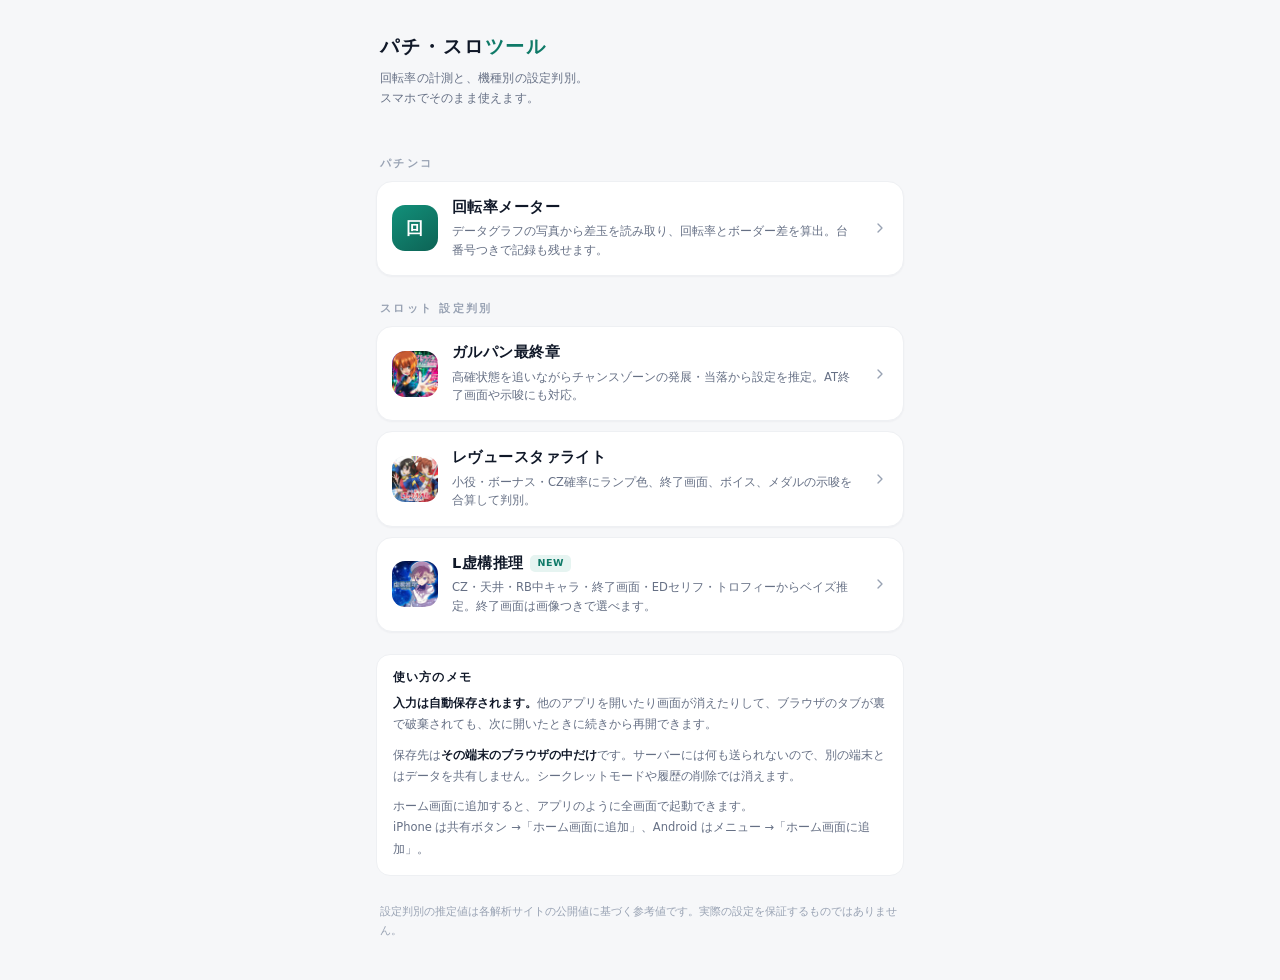
==== index.html @ 194be96f "設定判別カードのアイコンを画像に差し替え ガルパン／スタァライト／虚構推理の3カードで、文字アイコン (G / S / 虚) を機種の画像アイコンに置き換えた。  素材の 2048x2048 PNG(" ====
<!DOCTYPE html>
<html lang="ja">
<head>
<meta charset="utf-8">
<meta name="viewport" content="width=device-width, initial-scale=1, viewport-fit=cover">
<meta name="theme-color" content="#0f172a">
<title>パチ・スロ ツール</title>
<meta name="description" content="回転率計算と設定判別（ガルパン／スタァライト／虚構推理）をまとめたツール集。">
<link rel="manifest" href="manifest.webmanifest">
<link rel="icon" href="icon.svg" type="image/svg+xml">
<link rel="apple-touch-icon" href="icon-180.png">
<style>
  :root{
    --bg:#f6f7f9; --card:#ffffff; --line:#e4e7ec; --line-soft:#eef0f3;
    --ink:#101828; --muted:#667085; --faint:#98a2b3;
  }
  *{box-sizing:border-box; -webkit-tap-highlight-color:transparent;}
  html,body{margin:0; background:var(--bg); color:var(--ink);
    font-family:-apple-system,BlinkMacSystemFont,"Hiragino Kaku Gothic ProN","Yu Gothic",system-ui,sans-serif;
    font-feature-settings:"palt"; -webkit-font-smoothing:antialiased;}
  body{max-width:560px; margin:0 auto; padding:0 16px calc(40px + env(safe-area-inset-bottom));}

  header{padding:34px 4px 22px;}
  h1{margin:0; font-size:19px; font-weight:700; letter-spacing:.1em;}
  h1 em{font-style:normal; color:#0f7a68;}
  .sub{margin:8px 0 0; font-size:12px; line-height:1.7; color:var(--muted); letter-spacing:.02em;}

  .sec{margin:26px 0 10px; padding:0 4px;
    font-size:10.5px; font-weight:600; letter-spacing:.22em; color:var(--faint);}

  .grid{display:flex; flex-direction:column; gap:10px;}
  .card{display:flex; align-items:center; gap:14px;
    background:var(--card); border:1px solid var(--line-soft); border-radius:16px;
    padding:16px 15px; text-decoration:none; color:inherit;
    box-shadow:0 1px 2px rgba(16,24,40,.04);
    transition:transform .12s ease, box-shadow .18s ease, border-color .18s ease;}
  .card:active{transform:scale(.985); background:#fbfcfd;}
  @media (hover:hover){ .card:hover{box-shadow:0 8px 24px -12px rgba(16,24,40,.22); border-color:var(--line);} }

  .ic{flex:none; width:46px; height:46px; border-radius:13px; overflow:hidden;
    display:flex; align-items:center; justify-content:center;
    font-size:17px; font-weight:700; letter-spacing:.02em; color:#fff;}
  .ic img{width:100%; height:100%; object-fit:cover; display:block;}
  .ic--img{box-shadow:inset 0 0 0 1px rgba(16,24,40,.08);}
  .body{min-width:0; flex:1;}
  .t{font-size:14.5px; font-weight:600; letter-spacing:.03em; line-height:1.35;}
  .d{margin-top:5px; font-size:11.5px; line-height:1.6; color:var(--muted);}
  .arrow{flex:none; color:var(--faint);}

  .tag{display:inline-block; margin-left:7px; padding:2px 7px; border-radius:5px;
    font-size:9.5px; font-weight:600; letter-spacing:.06em; vertical-align:1.5px;
    color:#0f7a68; background:#e6f4f1;}

  .note{margin-top:22px; background:var(--card); border:1px solid var(--line-soft);
    border-radius:14px; padding:15px 16px;}
  .note h2{margin:0 0 8px; font-size:11.5px; font-weight:600; letter-spacing:.1em; color:var(--ink);}
  .note p{margin:0; font-size:11.5px; line-height:1.85; color:var(--muted);}
  .note p + p{margin-top:9px;}
  .note b{color:var(--ink); font-weight:600;}

  footer{margin-top:26px; padding:0 4px; font-size:10.5px; line-height:1.8; color:var(--faint);}
</style>
</head>
<body>

<header>
  <h1>パチ・スロ<em>ツール</em></h1>
  <p class="sub">回転率の計測と、機種別の設定判別。<br>スマホでそのまま使えます。</p>
</header>

<div class="sec">パチンコ</div>
<div class="grid">
  <a class="card" href="kaiten/">
    <div class="ic" style="background:linear-gradient(145deg,#12907a,#0d6355)">回</div>
    <div class="body">
      <div class="t">回転率メーター</div>
      <div class="d">データグラフの写真から差玉を読み取り、回転率とボーダー差を算出。台番号つきで記録も残せます。</div>
    </div>
    <svg class="arrow" width="16" height="16" viewBox="0 0 24 24" fill="none" stroke="currentColor" stroke-width="2" stroke-linecap="round" stroke-linejoin="round"><path d="m9 18 6-6-6-6"/></svg>
  </a>
</div>

<div class="sec">スロット 設定判別</div>
<div class="grid">
  <a class="card" href="garupan/">
    <div class="ic ic--img"><img src="garupan/icon.jpg" alt="" width="192" height="192" loading="lazy" decoding="async"></div>
    <div class="body">
      <div class="t">ガルパン最終章</div>
      <div class="d">高確状態を追いながらチャンスゾーンの発展・当落から設定を推定。AT終了画面や示唆にも対応。</div>
    </div>
    <svg class="arrow" width="16" height="16" viewBox="0 0 24 24" fill="none" stroke="currentColor" stroke-width="2" stroke-linecap="round" stroke-linejoin="round"><path d="m9 18 6-6-6-6"/></svg>
  </a>

  <a class="card" href="starlight/">
    <div class="ic ic--img"><img src="starlight/icon.jpg" alt="" width="192" height="192" loading="lazy" decoding="async"></div>
    <div class="body">
      <div class="t">レヴュースタァライト</div>
      <div class="d">小役・ボーナス・CZ確率にランプ色、終了画面、ボイス、メダルの示唆を合算して判別。</div>
    </div>
    <svg class="arrow" width="16" height="16" viewBox="0 0 24 24" fill="none" stroke="currentColor" stroke-width="2" stroke-linecap="round" stroke-linejoin="round"><path d="m9 18 6-6-6-6"/></svg>
  </a>

  <a class="card" href="kyokou/">
    <div class="ic ic--img"><img src="kyokou/icon.jpg" alt="" width="192" height="192" loading="lazy" decoding="async"></div>
    <div class="body">
      <div class="t">L虚構推理<span class="tag">NEW</span></div>
      <div class="d">CZ・天井・RB中キャラ・終了画面・EDセリフ・トロフィーからベイズ推定。終了画面は画像つきで選べます。</div>
    </div>
    <svg class="arrow" width="16" height="16" viewBox="0 0 24 24" fill="none" stroke="currentColor" stroke-width="2" stroke-linecap="round" stroke-linejoin="round"><path d="m9 18 6-6-6-6"/></svg>
  </a>
</div>

<div class="note">
  <h2>使い方のメモ</h2>
  <p><b>入力は自動保存されます。</b>他のアプリを開いたり画面が消えたりして、ブラウザのタブが裏で破棄されても、次に開いたときに続きから再開できます。</p>
  <p>保存先は<b>その端末のブラウザの中だけ</b>です。サーバーには何も送られないので、別の端末とはデータを共有しません。シークレットモードや履歴の削除では消えます。</p>
  <p>ホーム画面に追加すると、アプリのように全画面で起動できます。<br>iPhone は共有ボタン →「ホーム画面に追加」、Android はメニュー →「ホーム画面に追加」。</p>
</div>

<footer>
  設定判別の推定値は各解析サイトの公開値に基づく参考値です。実際の設定を保証するものではありません。
</footer>

</body>
</html>
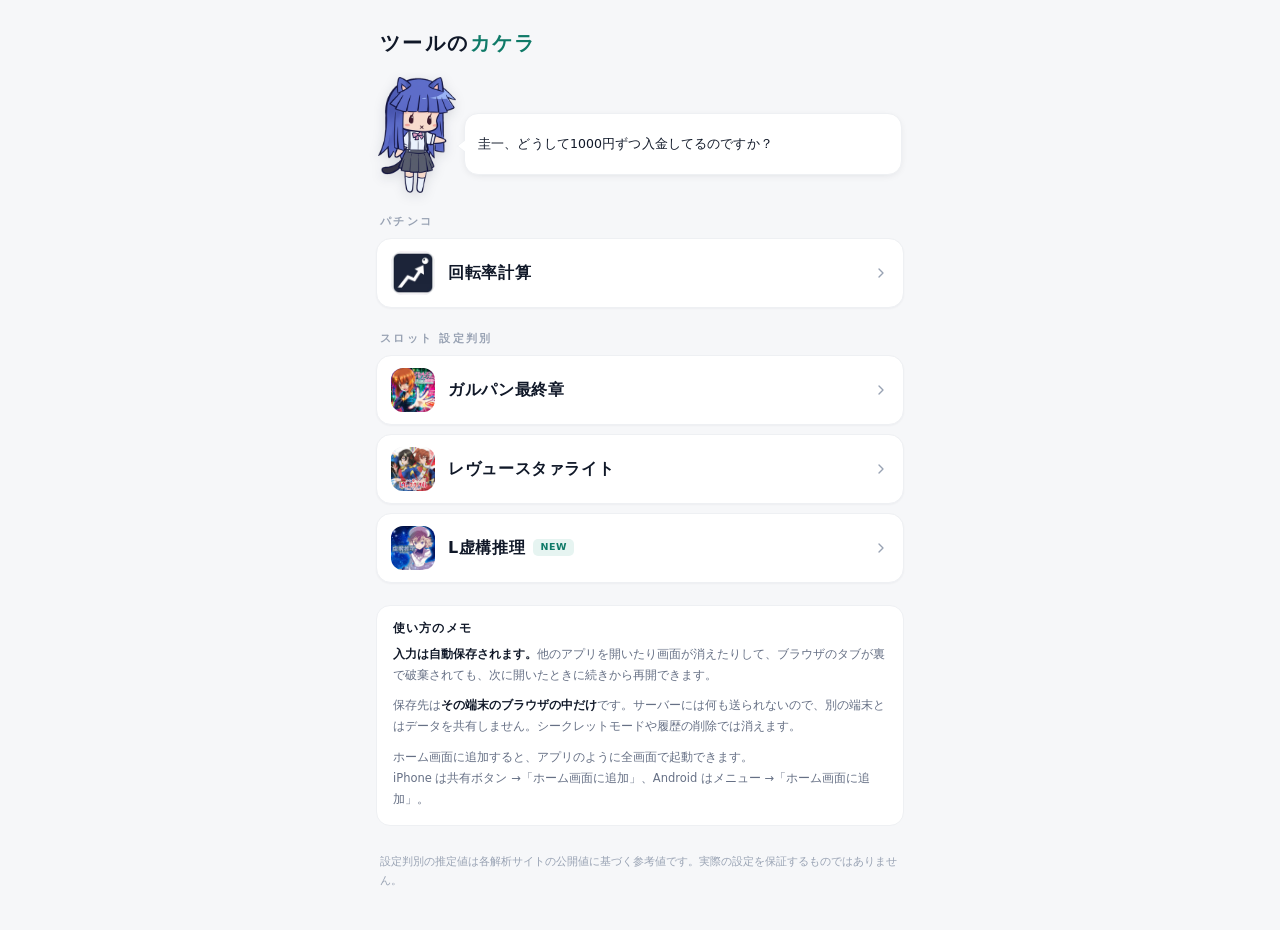
==== commit 378d3fd8: "ポータルを「ツールのカケラ」にリニューアル - サイト名を「ツールのカケラ」に変更（manifest・READMEも追従） - カードの説明文を削除し、タイトルを16pxに拡大してコンパクトな一覧に " ====
--- a/index.html
+++ b/index.html
@@ -4,7 +4,7 @@
 <meta charset="utf-8">
 <meta name="viewport" content="width=device-width, initial-scale=1, viewport-fit=cover">
 <meta name="theme-color" content="#0f172a">
-<title>パチ・スロ ツール</title>
+<title>ツールのカケラ</title>
 <meta name="description" content="回転率計算と設定判別（ガルパン／スタァライト／虚構推理）をまとめたツール集。">
 <link rel="manifest" href="manifest.webmanifest">
 <link rel="icon" href="icon.svg" type="image/svg+xml">
@@ -13,6 +13,7 @@
   :root{
     --bg:#f6f7f9; --card:#ffffff; --line:#e4e7ec; --line-soft:#eef0f3;
     --ink:#101828; --muted:#667085; --faint:#98a2b3;
+    --accent:#0f7a68;
   }
   *{box-sizing:border-box; -webkit-tap-highlight-color:transparent;}
   html,body{margin:0; background:var(--bg); color:var(--ink);
@@ -20,37 +21,68 @@
     font-feature-settings:"palt"; -webkit-font-smoothing:antialiased;}
   body{max-width:560px; margin:0 auto; padding:0 16px calc(40px + env(safe-area-inset-bottom));}
 
-  header{padding:34px 4px 22px;}
-  h1{margin:0; font-size:19px; font-weight:700; letter-spacing:.1em;}
-  h1 em{font-style:normal; color:#0f7a68;}
-  .sub{margin:8px 0 0; font-size:12px; line-height:1.7; color:var(--muted); letter-spacing:.02em;}
-
-  .sec{margin:26px 0 10px; padding:0 4px;
+  header{padding:30px 4px 6px;}
+  h1{margin:0; font-size:20px; font-weight:700; letter-spacing:.12em;}
+  h1 em{font-style:normal; color:var(--accent);}
+
+  /* ---------- RKちゃま ---------- */
+  .rk{display:flex; align-items:flex-end; gap:8px; margin:14px 0 4px; padding:0 2px;
+    cursor:pointer; user-select:none;}
+  .rk-fig{flex:none; width:78px; margin-bottom:-2px;}
+  .rk-fig img{display:block; width:100%; height:auto;
+    filter:drop-shadow(0 3px 6px rgba(16,24,40,.14));
+    animation:rk-bob 4.5s ease-in-out infinite;}
+  @keyframes rk-bob{ 0%,100%{transform:translateY(0)} 50%{transform:translateY(-3px)} }
+
+  .rk-bubble{flex:1; min-width:0; position:relative; margin-bottom:16px;
+    background:var(--card); border:1px solid var(--line-soft); border-radius:14px;
+    box-shadow:0 2px 10px -4px rgba(16,24,40,.16);
+    padding:11px 13px; min-height:62px;
+    display:flex; align-items:center;}
+  /* 吹き出しのしっぽ（枠線ぶんを重ねて2枚で表現） */
+  .rk-bubble::before, .rk-bubble::after{
+    content:""; position:absolute; left:-8px; top:26px;
+    border-style:solid; border-width:6px 8px 6px 0;}
+  .rk-bubble::before{border-color:transparent var(--line-soft) transparent transparent;}
+  .rk-bubble::after{left:-7px; border-color:transparent var(--card) transparent transparent;}
+
+  .rk-text{font-size:12.5px; line-height:1.7; color:var(--ink); letter-spacing:.01em;}
+  .rk-text.in{animation:rk-in .45s cubic-bezier(.22,.68,.36,1) both;}
+  @keyframes rk-in{
+    from{opacity:0; transform:translateX(10px);}
+    to{opacity:1; transform:translateX(0);}
+  }
+  @media (prefers-reduced-motion:reduce){
+    .rk-fig img{animation:none;}
+    .rk-text.in{animation:rk-fade .3s ease both;}
+    @keyframes rk-fade{from{opacity:0} to{opacity:1}}
+  }
+
+  /* ---------- カード ---------- */
+  .sec{margin:24px 0 9px; padding:0 4px;
     font-size:10.5px; font-weight:600; letter-spacing:.22em; color:var(--faint);}
 
-  .grid{display:flex; flex-direction:column; gap:10px;}
-  .card{display:flex; align-items:center; gap:14px;
-    background:var(--card); border:1px solid var(--line-soft); border-radius:16px;
-    padding:16px 15px; text-decoration:none; color:inherit;
+  .grid{display:flex; flex-direction:column; gap:9px;}
+  .card{display:flex; align-items:center; gap:13px;
+    background:var(--card); border:1px solid var(--line-soft); border-radius:15px;
+    padding:12px 14px; text-decoration:none; color:inherit;
     box-shadow:0 1px 2px rgba(16,24,40,.04);
     transition:transform .12s ease, box-shadow .18s ease, border-color .18s ease;}
   .card:active{transform:scale(.985); background:#fbfcfd;}
   @media (hover:hover){ .card:hover{box-shadow:0 8px 24px -12px rgba(16,24,40,.22); border-color:var(--line);} }
 
-  .ic{flex:none; width:46px; height:46px; border-radius:13px; overflow:hidden;
+  .ic{flex:none; width:44px; height:44px; border-radius:12px; overflow:hidden;
     display:flex; align-items:center; justify-content:center;
-    font-size:17px; font-weight:700; letter-spacing:.02em; color:#fff;}
+    box-shadow:inset 0 0 0 1px rgba(16,24,40,.08);}
   .ic img{width:100%; height:100%; object-fit:cover; display:block;}
-  .ic--img{box-shadow:inset 0 0 0 1px rgba(16,24,40,.08);}
-  .body{min-width:0; flex:1;}
-  .t{font-size:14.5px; font-weight:600; letter-spacing:.03em; line-height:1.35;}
-  .d{margin-top:5px; font-size:11.5px; line-height:1.6; color:var(--muted);}
+  .t{flex:1; min-width:0; font-size:16px; font-weight:600; letter-spacing:.04em; line-height:1.35;}
   .arrow{flex:none; color:var(--faint);}
 
-  .tag{display:inline-block; margin-left:7px; padding:2px 7px; border-radius:5px;
-    font-size:9.5px; font-weight:600; letter-spacing:.06em; vertical-align:1.5px;
-    color:#0f7a68; background:#e6f4f1;}
-
+  .tag{display:inline-block; margin-left:8px; padding:2px 7px; border-radius:5px;
+    font-size:9.5px; font-weight:600; letter-spacing:.06em; vertical-align:2.5px;
+    color:var(--accent); background:#e6f4f1;}
+
+  /* ---------- メモ ---------- */
   .note{margin-top:22px; background:var(--card); border:1px solid var(--line-soft);
     border-radius:14px; padding:15px 16px;}
   .note h2{margin:0 0 8px; font-size:11.5px; font-weight:600; letter-spacing:.1em; color:var(--ink);}
@@ -64,18 +96,19 @@
 <body>
 
 <header>
-  <h1>パチ・スロ<em>ツール</em></h1>
-  <p class="sub">回転率の計測と、機種別の設定判別。<br>スマホでそのまま使えます。</p>
+  <h1>ツールの<em>カケラ</em></h1>
 </header>
+
+<div class="rk" id="rk" role="button" tabindex="0" aria-label="RKちゃまの台詞を切り替える">
+  <div class="rk-fig"><img src="rk.png" alt="RKちゃま" width="216" height="320" decoding="async"></div>
+  <div class="rk-bubble"><span class="rk-text" id="rkText"></span></div>
+</div>
 
 <div class="sec">パチンコ</div>
 <div class="grid">
   <a class="card" href="kaiten/">
-    <div class="ic" style="background:linear-gradient(145deg,#12907a,#0d6355)">回</div>
-    <div class="body">
-      <div class="t">回転率メーター</div>
-      <div class="d">データグラフの写真から差玉を読み取り、回転率とボーダー差を算出。台番号つきで記録も残せます。</div>
-    </div>
+    <div class="ic"><img src="kaiten/icon.jpg" alt="" width="192" height="192" loading="lazy" decoding="async"></div>
+    <div class="t">回転率計算</div>
     <svg class="arrow" width="16" height="16" viewBox="0 0 24 24" fill="none" stroke="currentColor" stroke-width="2" stroke-linecap="round" stroke-linejoin="round"><path d="m9 18 6-6-6-6"/></svg>
   </a>
 </div>
@@ -83,29 +116,20 @@
 <div class="sec">スロット 設定判別</div>
 <div class="grid">
   <a class="card" href="garupan/">
-    <div class="ic ic--img"><img src="garupan/icon.jpg" alt="" width="192" height="192" loading="lazy" decoding="async"></div>
-    <div class="body">
-      <div class="t">ガルパン最終章</div>
-      <div class="d">高確状態を追いながらチャンスゾーンの発展・当落から設定を推定。AT終了画面や示唆にも対応。</div>
-    </div>
+    <div class="ic"><img src="garupan/icon.jpg" alt="" width="192" height="192" loading="lazy" decoding="async"></div>
+    <div class="t">ガルパン最終章</div>
     <svg class="arrow" width="16" height="16" viewBox="0 0 24 24" fill="none" stroke="currentColor" stroke-width="2" stroke-linecap="round" stroke-linejoin="round"><path d="m9 18 6-6-6-6"/></svg>
   </a>
 
   <a class="card" href="starlight/">
-    <div class="ic ic--img"><img src="starlight/icon.jpg" alt="" width="192" height="192" loading="lazy" decoding="async"></div>
-    <div class="body">
-      <div class="t">レヴュースタァライト</div>
-      <div class="d">小役・ボーナス・CZ確率にランプ色、終了画面、ボイス、メダルの示唆を合算して判別。</div>
-    </div>
+    <div class="ic"><img src="starlight/icon.jpg" alt="" width="192" height="192" loading="lazy" decoding="async"></div>
+    <div class="t">レヴュースタァライト</div>
     <svg class="arrow" width="16" height="16" viewBox="0 0 24 24" fill="none" stroke="currentColor" stroke-width="2" stroke-linecap="round" stroke-linejoin="round"><path d="m9 18 6-6-6-6"/></svg>
   </a>
 
   <a class="card" href="kyokou/">
-    <div class="ic ic--img"><img src="kyokou/icon.jpg" alt="" width="192" height="192" loading="lazy" decoding="async"></div>
-    <div class="body">
-      <div class="t">L虚構推理<span class="tag">NEW</span></div>
-      <div class="d">CZ・天井・RB中キャラ・終了画面・EDセリフ・トロフィーからベイズ推定。終了画面は画像つきで選べます。</div>
-    </div>
+    <div class="ic"><img src="kyokou/icon.jpg" alt="" width="192" height="192" loading="lazy" decoding="async"></div>
+    <div class="t">L虚構推理<span class="tag">NEW</span></div>
     <svg class="arrow" width="16" height="16" viewBox="0 0 24 24" fill="none" stroke="currentColor" stroke-width="2" stroke-linecap="round" stroke-linejoin="round"><path d="m9 18 6-6-6-6"/></svg>
   </a>
 </div>
@@ -121,5 +145,79 @@
   設定判別の推定値は各解析サイトの公開値に基づく参考値です。実際の設定を保証するものではありません。
 </footer>
 
+<script>
+(function(){
+  "use strict";
+  /* 台詞は rk-lines.txt（1行1台詞）を読み込む。増やしたいときはそのファイルを編集するだけ。
+     file:// で直接開いた場合は fetch がブロックされるため、下の控えを使う。 */
+  var FALLBACK = [
+    "下振れは二度と返って来ないのですよ",
+    "みぃー、noteは”ぺいとぅうぃん”なのです",
+    "冷遇なんてものは存在しないのですよ。にぱー☆",
+    "すぐ下振れを言い訳にするのは、いけないことなのですか？",
+    "負けが続いているときは、立ち回りを見直したほうがいいのですよ",
+    "ときには神頼みも必要なのです。にぱー☆",
+    "AIはすごいのです。ぼくもハイカラなツールを作りたいのです！",
+    "1000円スタートがわかるころには、多額の負債を負っているものです",
+    "穢れはだいたい罠なのです。みぃ...",
+    "示唆は所詮、示唆なのですよ",
+    "高射幸機にはついていけないのです",
+    "にぱー☆今日こそは大勝ちするのですよ！",
+    "赤坂、どうしてみぃの台はずっとデモ画面なのですか？",
+    "メンソールばかり吸っていると、イ◯ポになってしまうのですよ",
+    "圭一、どうして1000円ずつ入金してるのですか？",
+    "圭一、そのレバーを下から叩くのをやめなさい",
+    "圭一、カードを抜き差しするのはやめなさい",
+    "羽生、遊戯ではなく遊技だと、何度言えばわかるのかしら？",
+    "公由、さっきからアンタの口が臭いのよ",
+    "楽しくパチスロを打ちたい。それだけなの。それ以上は、何も望んでいないの"
+  ];
+
+  var el = document.getElementById("rkText");
+  var box = document.getElementById("rk");
+  var lines = FALLBACK, last = -1, timer = null;
+
+  // 吹き出し自体が発話を表すので、前後の「」は外して表示する
+  function strip(s){ return s.replace(/^[「『]/, "").replace(/[」』]$/, "").trim(); }
+
+  function pick(){
+    if(lines.length < 2) return lines[0] || "";
+    var i;
+    do { i = Math.floor(Math.random() * lines.length); } while(i === last);
+    last = i;
+    return lines[i];
+  }
+
+  function show(){
+    el.classList.remove("in");
+    void el.offsetWidth;          // アニメーションを再生し直すためのリフロー
+    el.textContent = pick();
+    el.classList.add("in");
+  }
+
+  function restart(){
+    clearInterval(timer);
+    timer = setInterval(show, 7000);
+  }
+
+  box.addEventListener("click", function(){ show(); restart(); });
+  box.addEventListener("keydown", function(e){
+    if(e.key === "Enter" || e.key === " "){ e.preventDefault(); show(); restart(); }
+  });
+
+  show();
+  restart();
+
+  fetch("rk-lines.txt", {cache:"no-cache"})
+    .then(function(r){ return r.ok ? r.text() : null; })
+    .then(function(t){
+      if(!t) return;
+      var a = t.split(/\r?\n/).map(strip).filter(Boolean);
+      if(a.length){ lines = a; last = -1; }
+    })
+    .catch(function(){});
+})();
+</script>
+
 </body>
 </html>
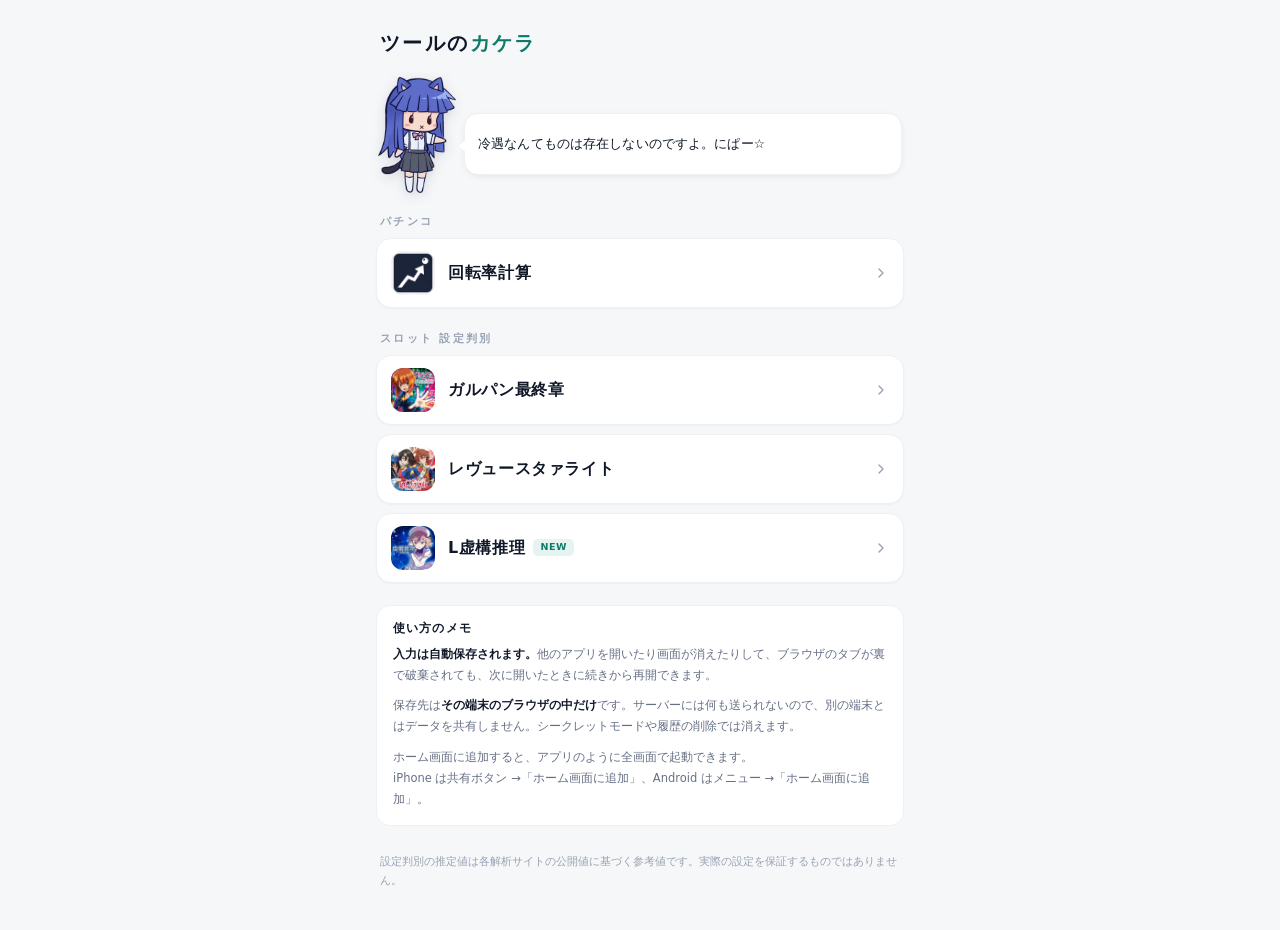
==== commit e502425d: "設定判別3ツールのUIを統一 虚構推理の配色（zinc + sky）と余白設計を基準に、3ツールの見た目を揃えた。  - 共通スタイルシート tool.css を追加   ヘッダー・タブ・カード・ステ" ====
--- a/index.html
+++ b/index.html
@@ -154,19 +154,19 @@
     "下振れは二度と返って来ないのですよ",
     "みぃー、noteは”ぺいとぅうぃん”なのです",
     "冷遇なんてものは存在しないのですよ。にぱー☆",
-    "すぐ下振れを言い訳にするのは、いけないことなのですか？",
+    "下振れを言い訳にするのは、いけないことなのですか？",
     "負けが続いているときは、立ち回りを見直したほうがいいのですよ",
     "ときには神頼みも必要なのです。にぱー☆",
-    "AIはすごいのです。ぼくもハイカラなツールを作りたいのです！",
+    "AIはすごいのです。ボクもハイカラなツールを作りたいのです！",
     "1000円スタートがわかるころには、多額の負債を負っているものです",
     "穢れはだいたい罠なのです。みぃ...",
-    "示唆は所詮、示唆なのですよ",
+    "示唆は所詮、ただの示唆なのですよ",
     "高射幸機にはついていけないのです",
     "にぱー☆今日こそは大勝ちするのですよ！",
-    "赤坂、どうしてみぃの台はずっとデモ画面なのですか？",
+    "赤坂、どうしてボクの台はずっとデモ画面なのですか？",
     "メンソールばかり吸っていると、イ◯ポになってしまうのですよ",
     "圭一、どうして1000円ずつ入金してるのですか？",
-    "圭一、そのレバーを下から叩くのをやめなさい",
+    "圭一、レバーを下から叩くのをやめなさい",
     "圭一、カードを抜き差しするのはやめなさい",
     "羽生、遊戯ではなく遊技だと、何度言えばわかるのかしら？",
     "公由、さっきからアンタの口が臭いのよ",
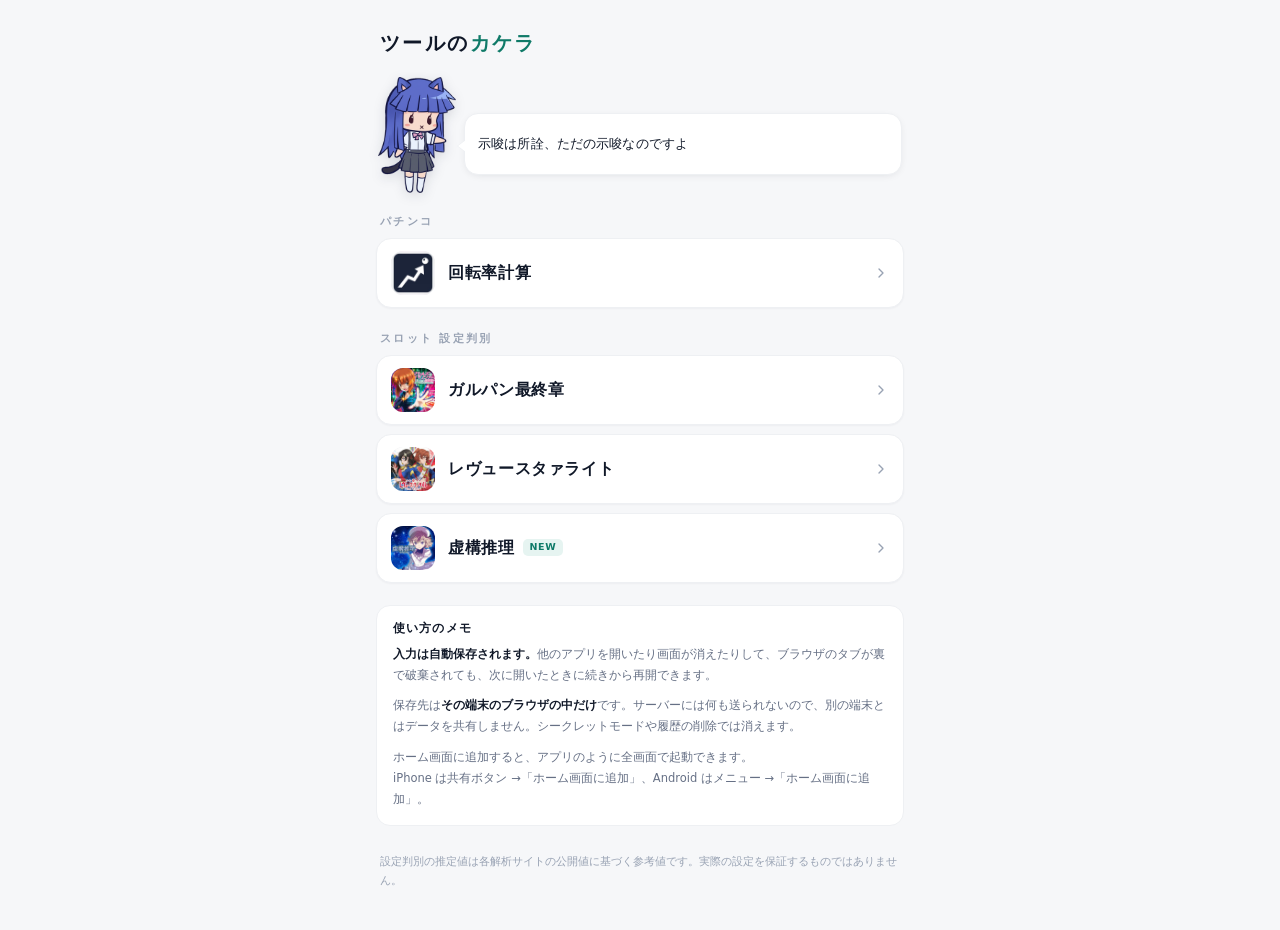
==== commit 2822507b: "ポータルの表記修正とガルパンのボタン折り返し対応 - ポータルのカード名を「L虚構推理」から「虚構推理」に変更 - ガルパンの「ヨハネスブルグ」が3行に割れていた問題を修正   100G消化・ヨハネス" ====
--- a/index.html
+++ b/index.html
@@ -129,7 +129,7 @@
 
   <a class="card" href="kyokou/">
     <div class="ic"><img src="kyokou/icon.jpg" alt="" width="192" height="192" loading="lazy" decoding="async"></div>
-    <div class="t">L虚構推理<span class="tag">NEW</span></div>
+    <div class="t">虚構推理<span class="tag">NEW</span></div>
     <svg class="arrow" width="16" height="16" viewBox="0 0 24 24" fill="none" stroke="currentColor" stroke-width="2" stroke-linecap="round" stroke-linejoin="round"><path d="m9 18 6-6-6-6"/></svg>
   </a>
 </div>
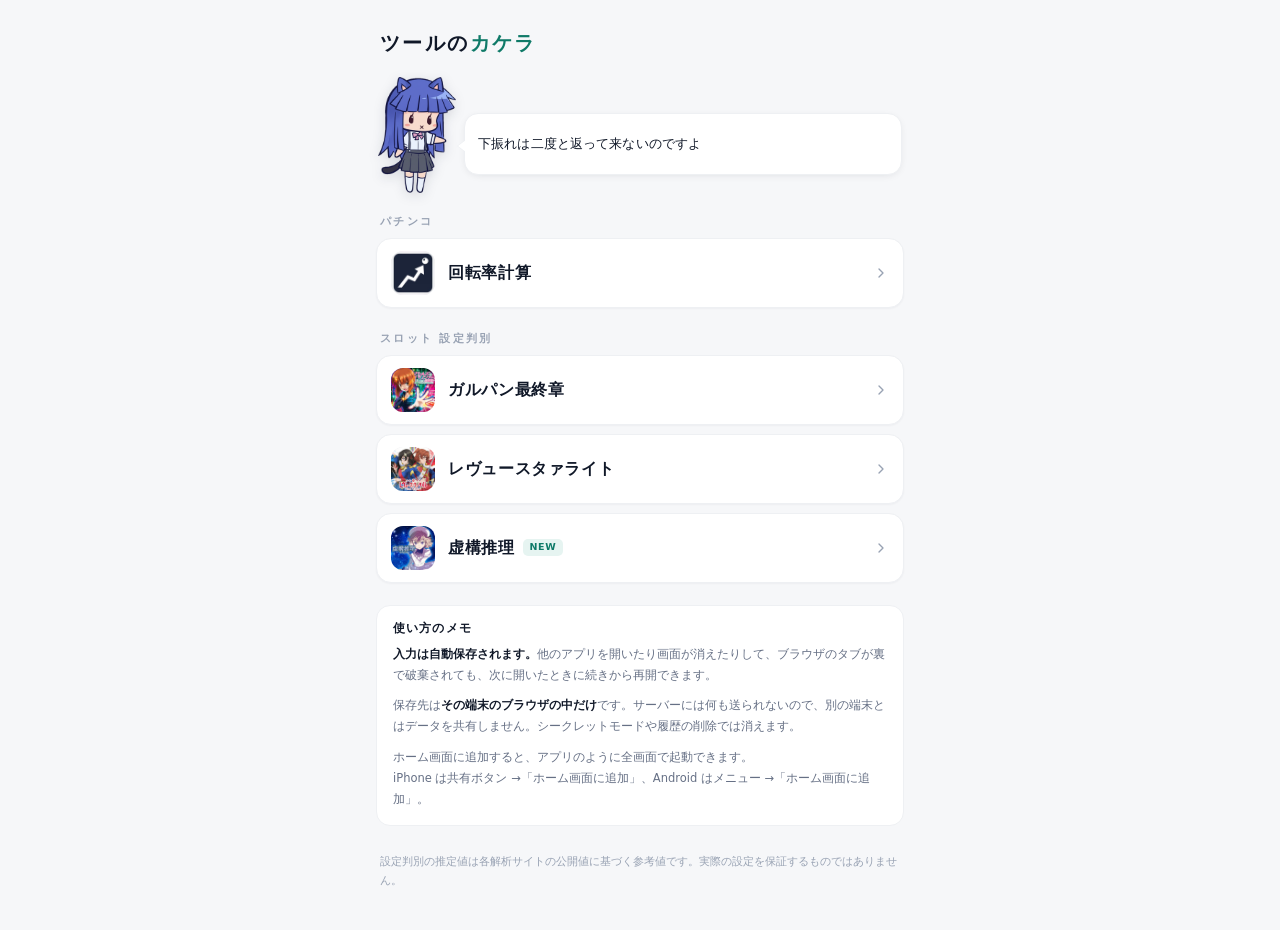
==== commit 8b962452: "ポータルのファビコンをRKちゃまに差し替え - rk_icon.png から頭部を正方形に切り出し、favicon-32 / icon-180 /   icon-192 / icon-512 を生成（" ====
--- a/index.html
+++ b/index.html
@@ -7,7 +7,8 @@
 <title>ツールのカケラ</title>
 <meta name="description" content="回転率計算と設定判別（ガルパン／スタァライト／虚構推理）をまとめたツール集。">
 <link rel="manifest" href="manifest.webmanifest">
-<link rel="icon" href="icon.svg" type="image/svg+xml">
+<link rel="icon" href="favicon-32.png" type="image/png" sizes="32x32">
+<link rel="icon" href="icon-192.png" type="image/png" sizes="192x192">
 <link rel="apple-touch-icon" href="icon-180.png">
 <style>
   :root{
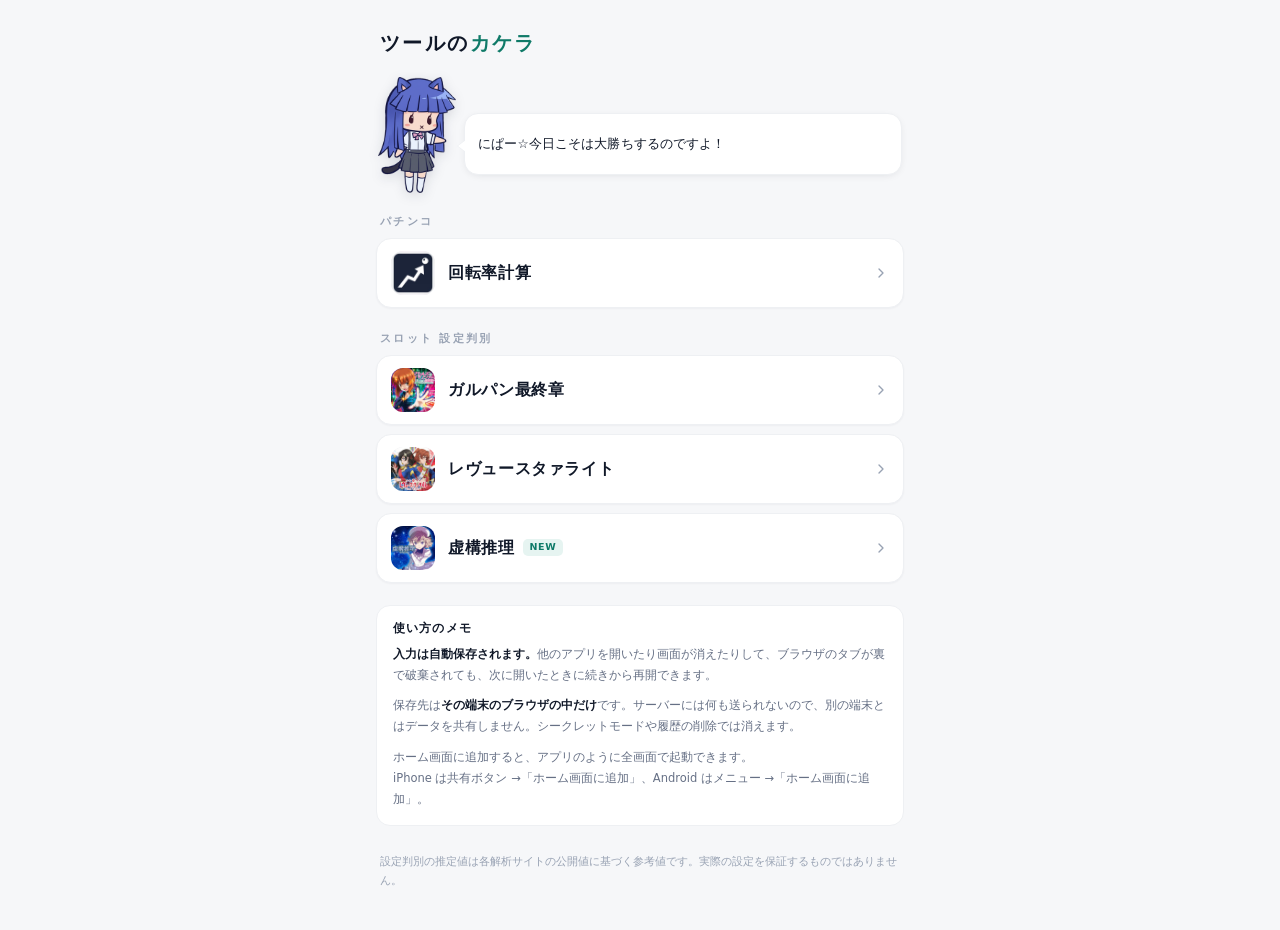
==== commit f634188c: "リンク共有時のカード表示（OGP）を設定 これまでOGPタグが無く、LINEやXに貼ってもサムネイルが出ない状態だった。  - og:title / og:description / og:image" ====
--- a/index.html
+++ b/index.html
@@ -6,6 +6,25 @@
 <meta name="theme-color" content="#0f172a">
 <title>ツールのカケラ</title>
 <meta name="description" content="回転率計算と設定判別（ガルパン／スタァライト／虚構推理）をまとめたツール集。">
+
+<!-- リンクを共有したときに出るカードの内容（LINE・X・Discord など）
+     画像は絶対URLでないと読まれないため、公開先のURLを直接書いている。
+     文面を変えるときは description / og:description / twitter:description の3つを揃えること。 -->
+<meta property="og:type" content="website">
+<meta property="og:site_name" content="ツールのカケラ">
+<meta property="og:title" content="ツールのカケラ">
+<meta property="og:description" content="回転率計算と設定判別（ガルパン／スタァライト／虚構推理）をまとめたツール集。">
+<meta property="og:url" content="https://m4tch6.github.io/ps-tools/">
+<meta property="og:image" content="https://m4tch6.github.io/ps-tools/icon-512.png">
+<meta property="og:image:width" content="512">
+<meta property="og:image:height" content="512">
+<meta property="og:image:alt" content="RKちゃま">
+<meta property="og:locale" content="ja_JP">
+<meta name="twitter:card" content="summary">
+<meta name="twitter:title" content="ツールのカケラ">
+<meta name="twitter:description" content="回転率計算と設定判別（ガルパン／スタァライト／虚構推理）をまとめたツール集。">
+<meta name="twitter:image" content="https://m4tch6.github.io/ps-tools/icon-512.png">
+
 <link rel="manifest" href="manifest.webmanifest">
 <link rel="icon" href="favicon-32.png" type="image/png" sizes="32x32">
 <link rel="icon" href="icon-192.png" type="image/png" sizes="192x192">
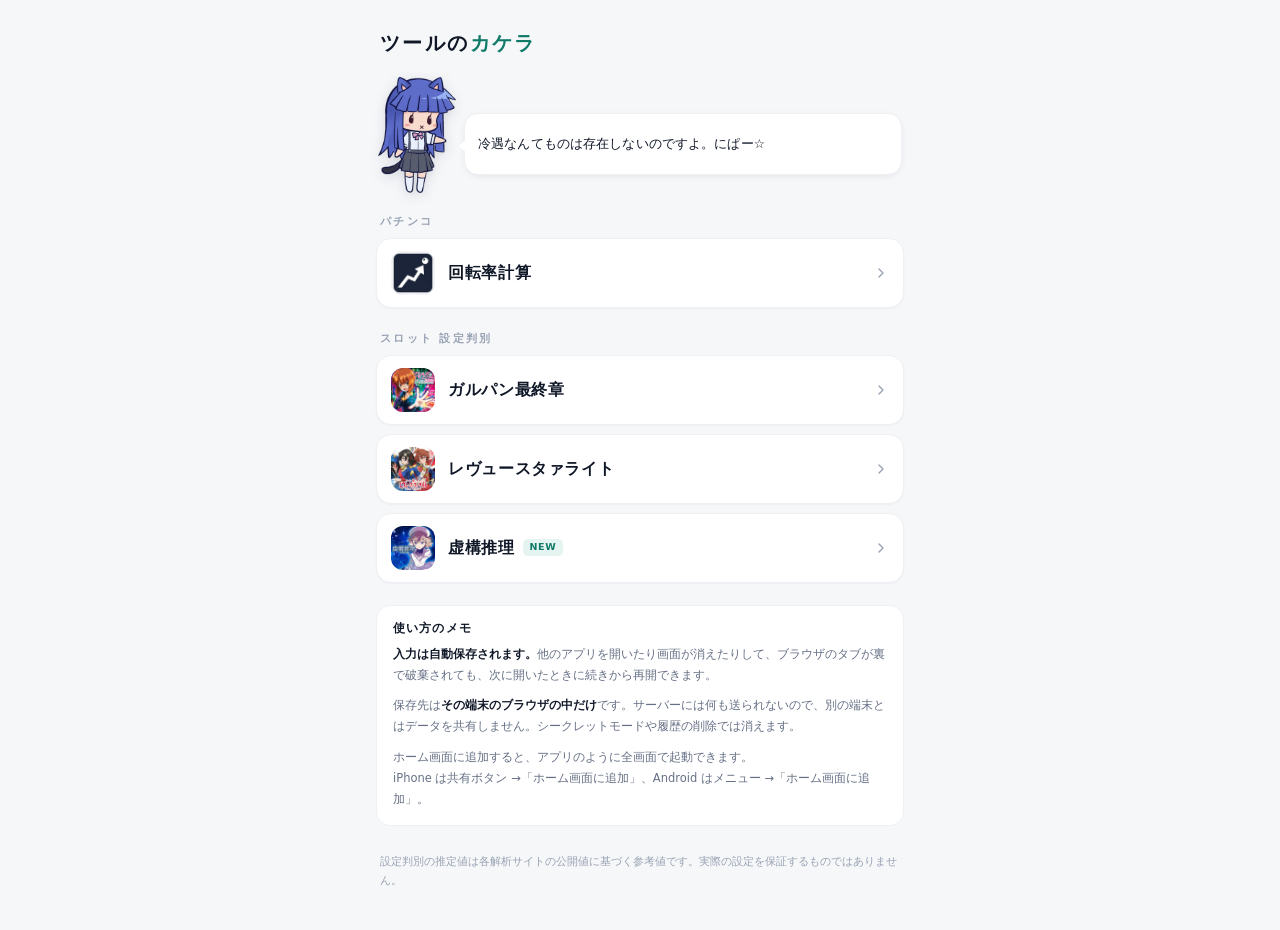
==== commit 5b636e31: "共有カードの説明文を変更 「パチンコ・パチスロのツールをまとめたポータルサイト。」に統一。 description / og:description / twitter:description と マ" ====
--- a/index.html
+++ b/index.html
@@ -5,7 +5,7 @@
 <meta name="viewport" content="width=device-width, initial-scale=1, viewport-fit=cover">
 <meta name="theme-color" content="#0f172a">
 <title>ツールのカケラ</title>
-<meta name="description" content="回転率計算と設定判別（ガルパン／スタァライト／虚構推理）をまとめたツール集。">
+<meta name="description" content="パチンコ・パチスロのツールをまとめたポータルサイト。">
 
 <!-- リンクを共有したときに出るカードの内容（LINE・X・Discord など）
      画像は絶対URLでないと読まれないため、公開先のURLを直接書いている。
@@ -13,7 +13,7 @@
 <meta property="og:type" content="website">
 <meta property="og:site_name" content="ツールのカケラ">
 <meta property="og:title" content="ツールのカケラ">
-<meta property="og:description" content="回転率計算と設定判別（ガルパン／スタァライト／虚構推理）をまとめたツール集。">
+<meta property="og:description" content="パチンコ・パチスロのツールをまとめたポータルサイト。">
 <meta property="og:url" content="https://m4tch6.github.io/ps-tools/">
 <meta property="og:image" content="https://m4tch6.github.io/ps-tools/icon-512.png">
 <meta property="og:image:width" content="512">
@@ -22,7 +22,7 @@
 <meta property="og:locale" content="ja_JP">
 <meta name="twitter:card" content="summary">
 <meta name="twitter:title" content="ツールのカケラ">
-<meta name="twitter:description" content="回転率計算と設定判別（ガルパン／スタァライト／虚構推理）をまとめたツール集。">
+<meta name="twitter:description" content="パチンコ・パチスロのツールをまとめたポータルサイト。">
 <meta name="twitter:image" content="https://m4tch6.github.io/ps-tools/icon-512.png">
 
 <link rel="manifest" href="manifest.webmanifest">
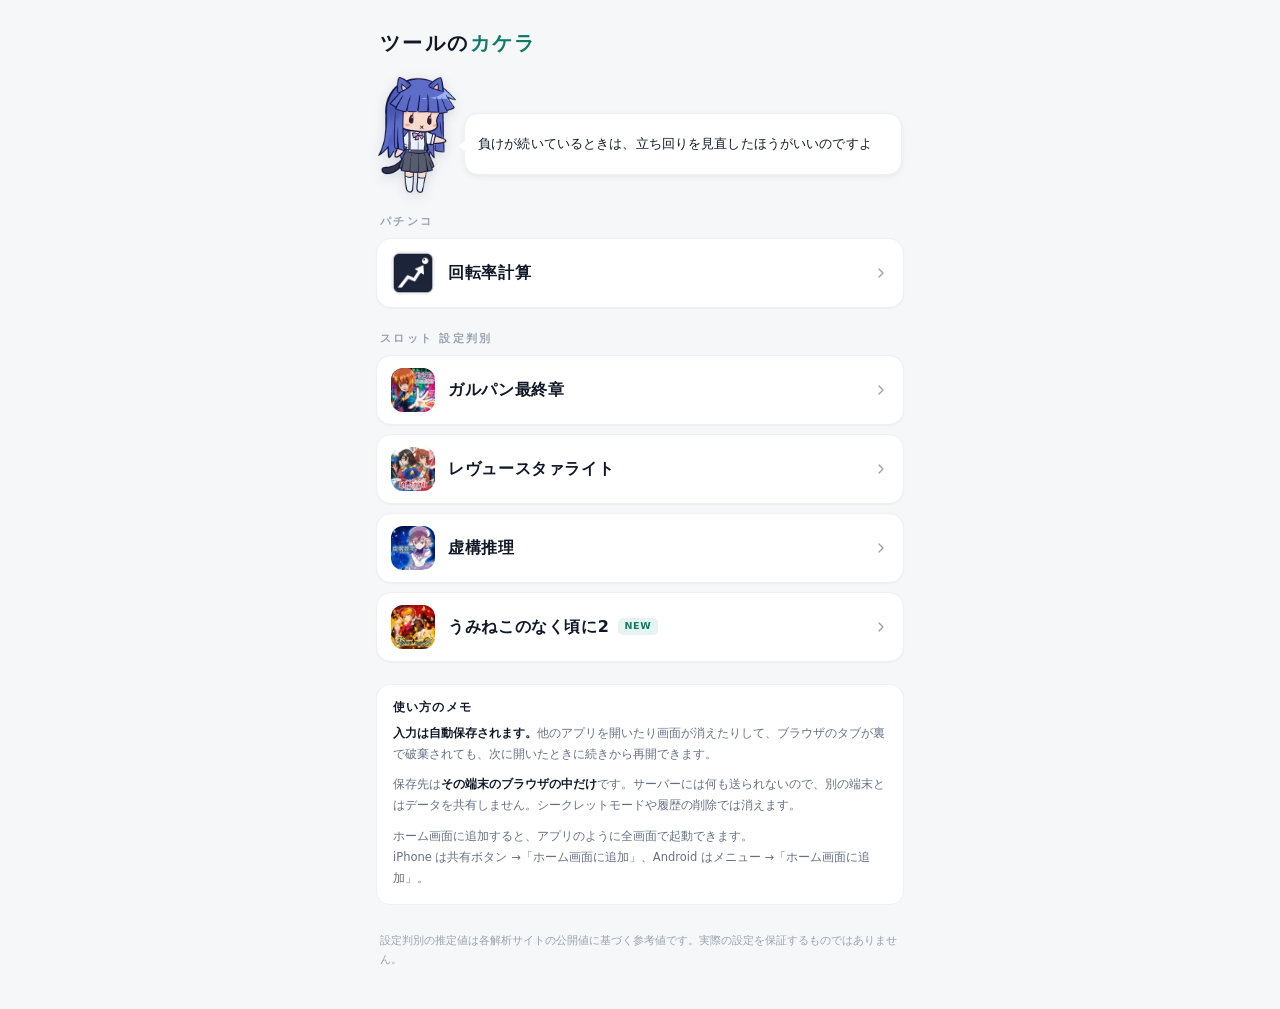
==== commit 40c6e5a9: "うみねこのなく頃に２の設定判別ツールを追加 - 設定判別/うみねこ２/umineko2-settei.jsx を単体HTMLに移植（umineko/）   import/export を外し、Reac" ====
--- a/index.html
+++ b/index.html
@@ -149,7 +149,13 @@
 
   <a class="card" href="kyokou/">
     <div class="ic"><img src="kyokou/icon.jpg" alt="" width="192" height="192" loading="lazy" decoding="async"></div>
-    <div class="t">虚構推理<span class="tag">NEW</span></div>
+    <div class="t">虚構推理</div>
+    <svg class="arrow" width="16" height="16" viewBox="0 0 24 24" fill="none" stroke="currentColor" stroke-width="2" stroke-linecap="round" stroke-linejoin="round"><path d="m9 18 6-6-6-6"/></svg>
+  </a>
+
+  <a class="card" href="umineko/">
+    <div class="ic"><img src="umineko/icon.jpg" alt="" width="192" height="192" loading="lazy" decoding="async"></div>
+    <div class="t">うみねこのなく頃に2<span class="tag">NEW</span></div>
     <svg class="arrow" width="16" height="16" viewBox="0 0 24 24" fill="none" stroke="currentColor" stroke-width="2" stroke-linecap="round" stroke-linejoin="round"><path d="m9 18 6-6-6-6"/></svg>
   </a>
 </div>
